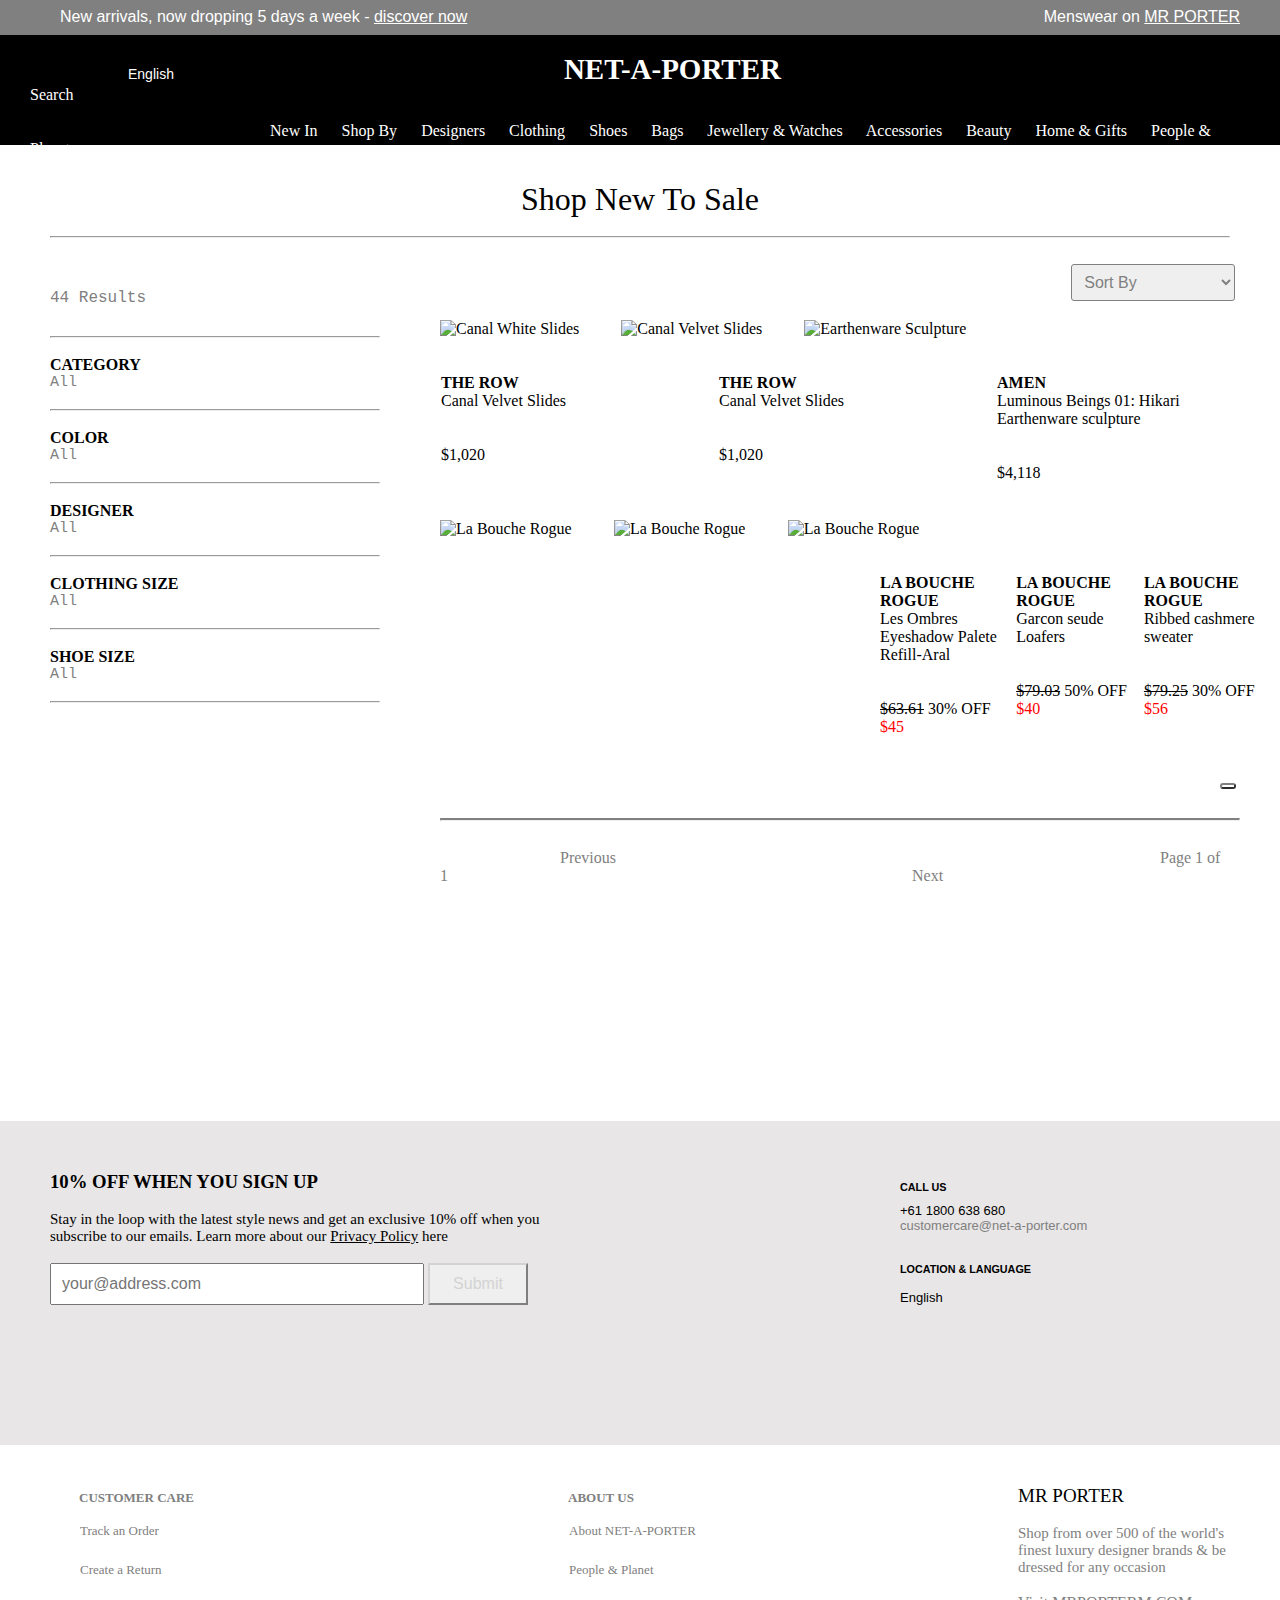
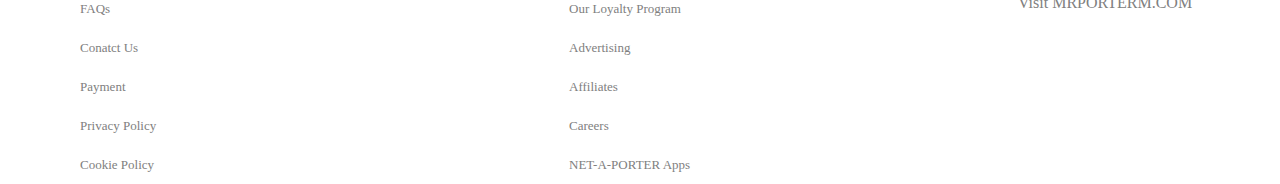
==== html/index.html @ 4d49f939 "Initial Commit" ====
<!DOCTYPE html>
<html lang="en">
<head>
    <meta charset="UTF-8">
    <meta http-equiv="X-UA-Compatible" content="IE=edge">
    <meta name="viewport" content="width=device-width, initial-scale=1.0">
    <!-- Reference Source >> Projects Geek>> HTML Shopping Website Projects -->
    <title>Shop New to Sale | List | NET-A-PORTER</title>
    <link rel="icon" type="image/ico" href="/images/favicon.ico" sizes="16x16">
    <link rel="stylesheet" href="/styles/index.css">
    <link rel="stylesheet" href="https://cdnjs.cloudflare.com/ajax/libs/font-awesome/6.2.0/css/all.min.css" integrity="sha512-xh6O/CkQoPOWDdYTDqeRdPCVd1SpvCA9XXcUnZS2FmJNp1coAFzvtCN9BmamE+4aHK8yyUHUSCcJHgXloTyT2A==" crossorigin="anonymous" referrerpolicy="no-referrer" />
    <link rel="stylesheet" href="https://cdn.jsdelivr.net/npm/bootstrap-icons@1.9.1/font/bootstrap-icons.css" integrity="sha384-xeJqLiuOvjUBq3iGOjvSQSIlwrpqjSHXpduPd6rQpuiM3f5/ijby8pCsnbu5S81n" crossorigin="anonymous">
    <link rel="script" href="C:\Users\win10\Documents\HTML Projects(Pending)\Shopping_Website\scripts\user.jsx">
    <link rel="preconnect" href="https://fonts.googleapis.com"> 
    <link rel="preconnect" href="https://fonts.gstatic.com" crossorigin>
    <link href="https://fonts.googleapis.com/css2?family=Inconsolata:wght@300&display=swap" rel="stylesheet">
<style>
*{
    margin: 0;
}

#d1{
    height:35px;
    width: 100%;
    background-color: gray;
    color: white;
}

#h1{
float: left;
padding: 8px 10px 8px 60px;
font-family:'Lucida Sans', 'Lucida Sans Regular', 'Lucida Grande', 'Lucida Sans Unicode', Geneva, Verdana, sans-serif;
}

#h2{
    float: right;
    padding: 8px 40px 8px 10px;
    font-family:'Lucida Sans', 'Lucida Sans Regular', 'Lucida Grande', 'Lucida Sans Unicode', Geneva, Verdana, sans-serif;
}

header p a{
    color: white;
}

#d2{
    background-color: black;
    padding: 0px 10px  10px 30px;
    height: 100px;
}

.bi-person{
padding: 5px 30px 70px 30px;
}

.bi-person, .bi-globe2{
    font-size: 17px;
}

#d2 button{
    background-color: black;
    border: none;
    color: white;
}

#btn{
  font-size: 14px;  
}


header i,span{
    color: white;
}

#d2 h3{
    color: white; 
    display: inline;
    margin-left: 380px;
    margin-right: 450px;
    font-size: 29px;
    font-family:Cambria, Cochin, Georgia, Times, 'Times New Roman', serif;
}

#d3 a{
    color: white;
    padding-right: 20px;
}

aside{
    width: 330px;
    padding: 40px 0px 400px 50px;
    background-color:white;
    margin-right: 60px;
}

aside h4{
    line-height: normal;
}

#p1{
    font-size: 15px;
    color: grey;
    font-family: 'Courier New', Courier, monospace;
}

.h4{
    display: inline;
}

aside{
float: left;
height: max-content;
}

aside i{
    float: right;
}

aside .b1
{
    background-color: white;
    border: none;
    float: right;
}


.b1:hover{
    cursor: pointer;
}

/* .right{
 margin-top: 90px;   
} */
/* 
.right{
 float: right;   
 display: block;
} */

#s1{
    margin-top: 2%;
    margin-bottom: 0%;
    margin-right: 3.5%;
    float: right;
    border: 1px solid gray;
    border-radius: 3px;
    padding: 8px 8px;
    font-size: medium;
    color: grey;
}

/* main .img1{
    margin-top: 5%;
    margin-right:15px ;
    display: inline-block;
}

#img1{
    margin-top: 1%;
    margin-right: 20px;
    display: inline-block;
} */

.img3{
    margin-top: 3%;
    margin-right: 3%;
}

/* #div1{
display: inline;
width: 5%;
margin-left: 400px;
margin-right: 30px;
} */

/* in order to display items in columns, use items in flexbox container  */

/* display flex helps to display all the items in flex layout */

.flexbox-container{
display: flex;
}

.flex-item1{
    padding: 0%;
    width:24%;
    margin-left:1px;
    margin-right: 9.1%;
    display: inline;
}

.flex-item2, .flex-item3{
    padding: 0%;
    margin-left: 0%;
    margin-right: 9.1%;
    width:24%;
}

.flexbox1{
    display: flex;
    margin-top: 5%;
}

.flexitem1{
    margin-right: 5%;
}

.flexbox-container1{
    display: flex;
}

.flex_item1{
    padding: 0%;
    margin-left: 0%;
    margin-right: 2%;
    width:25%;
}

.flexbox3{
    display:flex;
    background-color: rgb(232, 230, 230);
    padding: 50px;
    height: 90%;
}

.flexitem_1{
    width:500px;
}

#btn2:hover{
    cursor: pointer;
    color: black;
    border-color: black;
}

.bi-youtube .bi-facebook, .bi-twitter, .bi-instagram{
    color: black;
    margin-right: 30px;
}

.flexitem_2{
    margin-left: 350px;
    color:  black;
    font-family:'Lucida Sans', 'Lucida Sans Regular', 'Lucida Grande', 'Lucida Sans Unicode', Geneva, Verdana, sans-serif;
    font-size: 13px;
}

.flexbox4{
    background-color: white;
    display: flex;
    margin: 40px;
}

.flexbox4 ul a,li{
    text-decoration: none;
    list-style-type: none;
    color: grey;
    
}

.flexitem41 li {
font-size: 13px;
padding-left: 0px;
line-height: 3;
}

.li1:hover{
color: black;
}

/* .flexitem41{
    margin-left: 30px;
} */

.flexitem41 p{
    line-height: 2;
    font-size: 13px;
    font-weight:bold;
    margin-left: 39px;
    width:150px;
}

.flexitem42{
    color: grey;
    margin-left: 300px;
}

.flexitem42 p{
    line-height: 2;
    font-size: 13px;
    font-weight: bold;
    margin-left: 39px;
    width:150px;
}

.flexitem42 li{
    font-size: 13px;
    line-height: 3;
}

.flexitem42 li:hover{
    color: black;
}

.flexitem43{
    color: gray;
    margin-left: 300px;
}

footer{
    overflow: hidden;
    overflow-x: scroll;
    overflow-y: scroll;
    height: 100%;
    width: 100%;
}

.form{
display: none;
position: absolute;
background-color: white;
min-width: 100px;
color: black;
z-index: 1;
}

#user:hover .form{
 display:block; 
}

.span1{
cursor: pointer;
text-decoration: none;
color: black;
}

.bag1{
    background-color: blue;
    padding: 20px 10px;
    width: 300px;
    height: 400px;
    visibility: hidden ;
}

</style>
</head>
<body>
    <div>
        <header>
            <div id="d1">
            <p id="h1">New arrivals, now dropping 5 days a week - <a href="https://www.net-a-porter.com/en-au/shop/new-in?cm_sp=homepage-_-auto-_-category-NewArrivals-ServiceRibbon-Default-Global-WebApp-_-13-10-22"> discover now</a></p>
            <p id="h2">Menswear on <a href="https://www.mrporter.com/en-in/"> MR PORTER</a></p>   
            </div>
            
            <div id="d2"> <br>

            <button><i id="user" class="bi bi-person" style="cursor:pointer;"></i></button>
            <div class="form">
                <br> <p style="text-align:center;">MY ACCOUNT</p> <br>
                <hr> <br> <br>
                <form action="">
                    <label for="email">Email Address</label> <br> <input type="email" name="email" id="mail"> <br>
                    <label for="password">Password </label> <br> <input type="password" name="password" id="pwd"> <br> <br>
                    <input type="submit" value="Sign In" style="background-color:black; color:white ;">
                </form> <br>
                <a href="reset" style="color: black;">Forgot Password?</a> <br> <hr> <br>
                <p> <b>Don't have an account?</b> <a href="#register" style="color: black;">Register now</a></p>
            </div>

            <button><i class="bi bi-globe2"></i></button>
            <button id="btn">English</button>
            <h3>NET-A-PORTER</h3>
            <i class="bi bi-search" style="margin-right:10px ;"></i> 
            <span style="margin-right: 20px;">Search</span>
            <i class="bi bi-star" style="margin-right: 20px;"></i>
            
            <!-- <div class="bag"> -->
            <i class="bi bi-bag" style="margin-right:0px;"></i>
            <!-- <div class="bag1">
                <i class="bi bi-bag"></i> <br>
                <h4>Your Shopping Bag is empty</h4> <br>
                <a href="#shop" style="color:gray; padding-bottom: 5px;">Shop  What's New</a>
            </div>
            </div> -->

            <br><br>

            <div id="d3">
            <a  href="https://www.net-a-porter.com/en-au/shop/new-in" class="span1" style="padding-left: 240px;">New In</a>
            <a  href="https://www.net-a-porter.com/en-au/campaigns/shop-by/" class="span1"> Shop By</a>
            <a href="https://www.net-a-porter.com/en-au/shop/azdesigners" class="span1">Designers</a>
            <a href="https://www.net-a-porter.com/en-au/shop/clothing" class="span1">Clothing</a>
            <a href="https://www.net-a-porter.com/en-au/shop/shoes" class="span1">Shoes</a>
            <a href="https://www.net-a-porter.com/en-au/shop/bags" class="span1">Bags</a>
            <a href="https://www.net-a-porter.com/en-au/shop/jewelry-and-watches" class="span1">Jewellery & Watches</a>
            <a href="https://www.net-a-porter.com/en-au/shop/accessories" class="span1">Accessories</a>
            <a href="https://www.net-a-porter.com/en-au/shop/beauty" class="span1">Beauty</a>
            <a href="https://www.net-a-porter.com/en-au/shop/home" class="span1">Home & Gifts</a>
            <a href="https://www.net-a-porter.com/en-au/content/people-and-planet/" class="span1">People & Planet</a>
            </div>

            </div>
        </header>

         <br> <br>
        <h1 style="font-weight: 50; text-align: center;">Shop New To Sale</h1>
        <br> <hr style="color:antiquewhite; margin:0px 50px;">

        <aside>
            <p style="color:gray; font-family: 'Courier New', Courier, monospace; font-weight: 30; line-height: 2.5; "> <b> 44 Results</b></p>
            <br> <hr> <br>
            <h4 class="h4">CATEGORY</h4>
            <button class="b1"><i class="bi bi-chevron-down"></i></button>
            <!-- <select name="category" id="s1">
                <option value="All">All</option>
                <option value="Beauty">Beauty</option>
                <option value="Clothing">Clothing</option>
                <option value="Home">Home</option>
                <option value="Shoes">Shoes</option>
            </select>
 -->
            <!-- <button class="b1"><i class="bi bi-chevron-down"></i></button> -->
            <p id="p1">All</p> <br> <hr> <br>
            <h4 class="h4">COLOR</h4>
            <button class="b1"><i class="bi bi-chevron-down"></i></button>
            <p id="p1">All</p> <br> <hr> <br>
            <h4 class="h4">DESIGNER</h4>
            <button class="b1"><i class="bi bi-chevron-down"></i></button>
            <p id="p1">All</p> <br> <hr> <br>
            <h4 class="h4">CLOTHING SIZE</h4> 
            <button class="b1"><i class="bi bi-chevron-down"></i></button>
            <p id="p1">All</p> <br> <hr> <br>
            <h4 class="h4">SHOE SIZE</h4>
            <button class="b1"><i class="bi bi-chevron-down"></i></button>
            <p id="p1">All</p> <br> <hr> <br>
        </aside>
   
        <main class="right">

            <select name="options" id="s1">
                <option value="sort">Sort By</option>
                <option value="recommend">Recommended</option>
                <option value="new">New In</option>
                <option value="high">Price High to Low</option>
                <option value="low">Price Low to High</option>
            </select> <br>

            <div class="flexbox1">
            <picture class="flexitem1">
            <img class="img1" src="C:\Users\win10\Documents\HTML Projects(Pending)\Shopping_Website\images\Img1.png" alt="Canal White Slides" height="450" width="290">
            <!-- <figcaption style="display:inline ;">
                <br>
                <h4>THE ROW</h4>
                <p>Canal Velvet Slides</p> <br> <br>
                <p>$1,020</p>
            </figcaption> -->
            </picture>
           
            <picture class="flexitem1">
            <img class="img1" src="C:\Users\win10\Documents\HTML Projects(Pending)\Shopping_Website\images\Img2.png" alt="Canal Velvet Slides" height="450" width="290">
            </picture>

            <picture class="flexitem1">
            <img  id="img1" src="C:\Users\win10\Documents\HTML Projects(Pending)\Shopping_Website\images\Img3.png" alt="Earthenware Sculpture" height="450" width="290">
            </picture>

            </div> <br> <br>

            <div class="flexbox-container">
            <div class="flex-item1">
            <h4>THE ROW</h4>
            <p>Canal Velvet Slides</p> <br> <br>
            <p>$1,020</p>
            </div>
            
            <div class="flex-item2">
            <h4>THE ROW</h4>
            <p>Canal Velvet Slides</p> <br> <br>
            <p>$1,020</p>
            </div>

            <div class="flex-item3">
            <h4>AMEN</h4>
            <p>Luminous Beings 01: Hikari Earthenware sculpture</p> <br> <br>
            <p>$4,118</p>
            </div>

            </div>
        
            <img class="img3" src="C:\Users\win10\Documents\HTML Projects(Pending)\Shopping_Website\images\Img4.png" alt="La Bouche Rogue" height="450" width="290">
            <img class="img3" src="C:\Users\win10\Documents\HTML Projects(Pending)\Shopping_Website\images\Img5.png" alt="La Bouche Rogue" height="450" width="290">
            <img class="img3" src="C:\Users\win10\Documents\HTML Projects(Pending)\Shopping_Website\images\Img6.png" alt="La Bouche Rogue" height="450" width="290">
            <br> <br> <br>
            <div class="flexbox-container1">
                <div class="flex_item1" style="margin-left:440px ;">
                <h4>LA BOUCHE ROGUE</h4>
                <p>Les Ombres Eyeshadow Palete Refill-Aral</p> <br> <br>
                <p> <del>$63.61</del> 30% OFF</p>
                <p style="color: red;">$45</p>
                </div>
                
                <div class="flex_item1" style="margin-right: 1%;">
                <h4>LA BOUCHE ROGUE</h4>
                <p>Garcon seude Loafers</p> <br> <br>
                <p> <del>$79.03</del> 50% OFF</p>
                <p style="color: red;">$40</p>
                </div>
    
                <div class="flex_item1">
                <h4>LA BOUCHE ROGUE</h4>
                <p>Ribbed cashmere sweater</p> <br> <br>
                <p> <del>$79.25</del> 30% OFF</p>
                <p style="color: red;">$56</p>
                </div>
            </div> <br> <br>

            <button style="background-color:white; border-radius:90px; cursor:pointer; border-color:gray; margin-left: 780px;" > <i class="bi bi-chevron-bar-up" style="text-align: center; font-size:large;"></i></button>
             <br> <br> <hr style="color:grey; margin: 10px 40px; border-top:solid grey 2px;"> <br>

             <div style="color: gray;">
             <i class="bi bi-chevron-bar-left" style="margin-left: 80px; margin-right:30px ;"></i> <i class="bi bi-chevron-left" style="margin-right:10px"></i> <p style="margin-right: 500px; display: inline;"> Previous</p>
             <p style="display: inline; margin-right: 460px; margin-left: 40px;">Page 1 of 1</p>
             <p style="display:inline;" style="margin-right:20px;">Next</p> <i class="bi bi-chevron-right" style="margin-right: 30px;"></i> <i class="bi bi-chevron-bar-right"></i>
            </div>
        </main> <br> <br>
   
        <footer>
            <div class="flexbox3">
           <div class="flexitem_1">
            <h3>10% OFF WHEN YOU SIGN UP</h3> <br>
            <p style="font-size: 15px;">Stay in the loop with the latest style news and get an exclusive 10% off when you subscribe to our emails. Learn more about our <a href="https://www.net-a-porter.com/en-au/content/help/privacy-policy/" target="_blank" style="color:black">Privacy Policy</a> here</p>
            <br> <form action="">
                <input type="email" placeholder="your@address.com" style="padding:10px; width: 350px; font-size:medium;">
                <button id="btn2" type="submit" style="padding: 10px; width:100px; font-size:medium; cursor: pointer; border-color:lightgrey; color:lightgray">Submit</button>
            </form>
            <br> <br>  <br> <br>
            <div class="socials">
            <a href="https://www.youtube.com/user/netaporter?sub_confirmation=1"> <i class="bi bi-youtube" style="color:black; margin-right: 30px;"></i></a>
            <a href="https://www.facebook.com/netaporter"><i class="bi bi-facebook" style="color: black; margin-right:30px ;"></i></a> 
            <a href="https://twitter.com/NETAPORTER"><i class="bi bi-twitter"></i></a> 
            <a href="https://www.instagram.com/netaporter/"><i class="bi bi-instagram"></i></a>
            </div>
            </div>

           <div class="flexitem_2">
             <h5 style="line-height: 3;"> CALL US</h5> 
             <p>+61 1800 638 680  <li style="display: inline;">customercare@net-a-porter.com</li></p> <br> <br>
             <h5>LOCATION & LANGUAGE</h5> <br>
            <p> English</p>
           </div> 
        </div>

        <div class="flexbox4" style="margin-bottom:0%;">
            <div class="flexitem41">
                <p style="color:grey;"> CUSTOMER CARE</p>
                <ul>
                    <a href="#order"><li class="li1"> Track an Order</li></a>
                    <a href="#return"><li class="li1">Create a Return</li></a>
                    <a href="#FAQ"><li class="li1">FAQs</li></a>
                    <a href="#contact"><li class="li1">Conatct Us</li></a>
                    <a href="#payment"><li class="li1">Payment</li></a>
                    <a href="#privacy"><li class="li1">Privacy Policy</li></a>
                    <a href="#cookies"><li class="li1">Cookie Policy</li></a>
                </ul>
            </div>

            <div class="flexitem42">
                <p>ABOUT US</p>
                <ul>
                    <a href="#about"><li>About NET-A-PORTER</li></a>
                    <a href="#people"><li>People & Planet</li></a>
                    <a href="#loyalty"><li>Our Loyalty Program</li></a>
                    <a href="#ads"><li>Advertising</li></a>
                    <a href="#affiliates"><li>Affiliates</li></a>
                    <a href="#careers"><li>Careers</li></a>
                    <a href="#apps"><li>NET-A-PORTER Apps</li></a>
                </ul>
            </div>

            <div class="flexitem43">
                <p style="font-size: 19px; color: black;">MR PORTER</p> <br>
                <p style="font-size: 15px;">Shop from over 500 of the world's finest luxury designer brands & be dressed for any occasion</p> <br>
                <a href="https://www.mrporter.com/en-au/" style="text-decoration: none; color:gray;">Visit MRPORTERM.COM</a>
            </div>

        </div>

        </footer>
    </div>
    <script>
        // function Click(){
        //  document.getElementById.   
        // };
    </script>
</body>
</html>
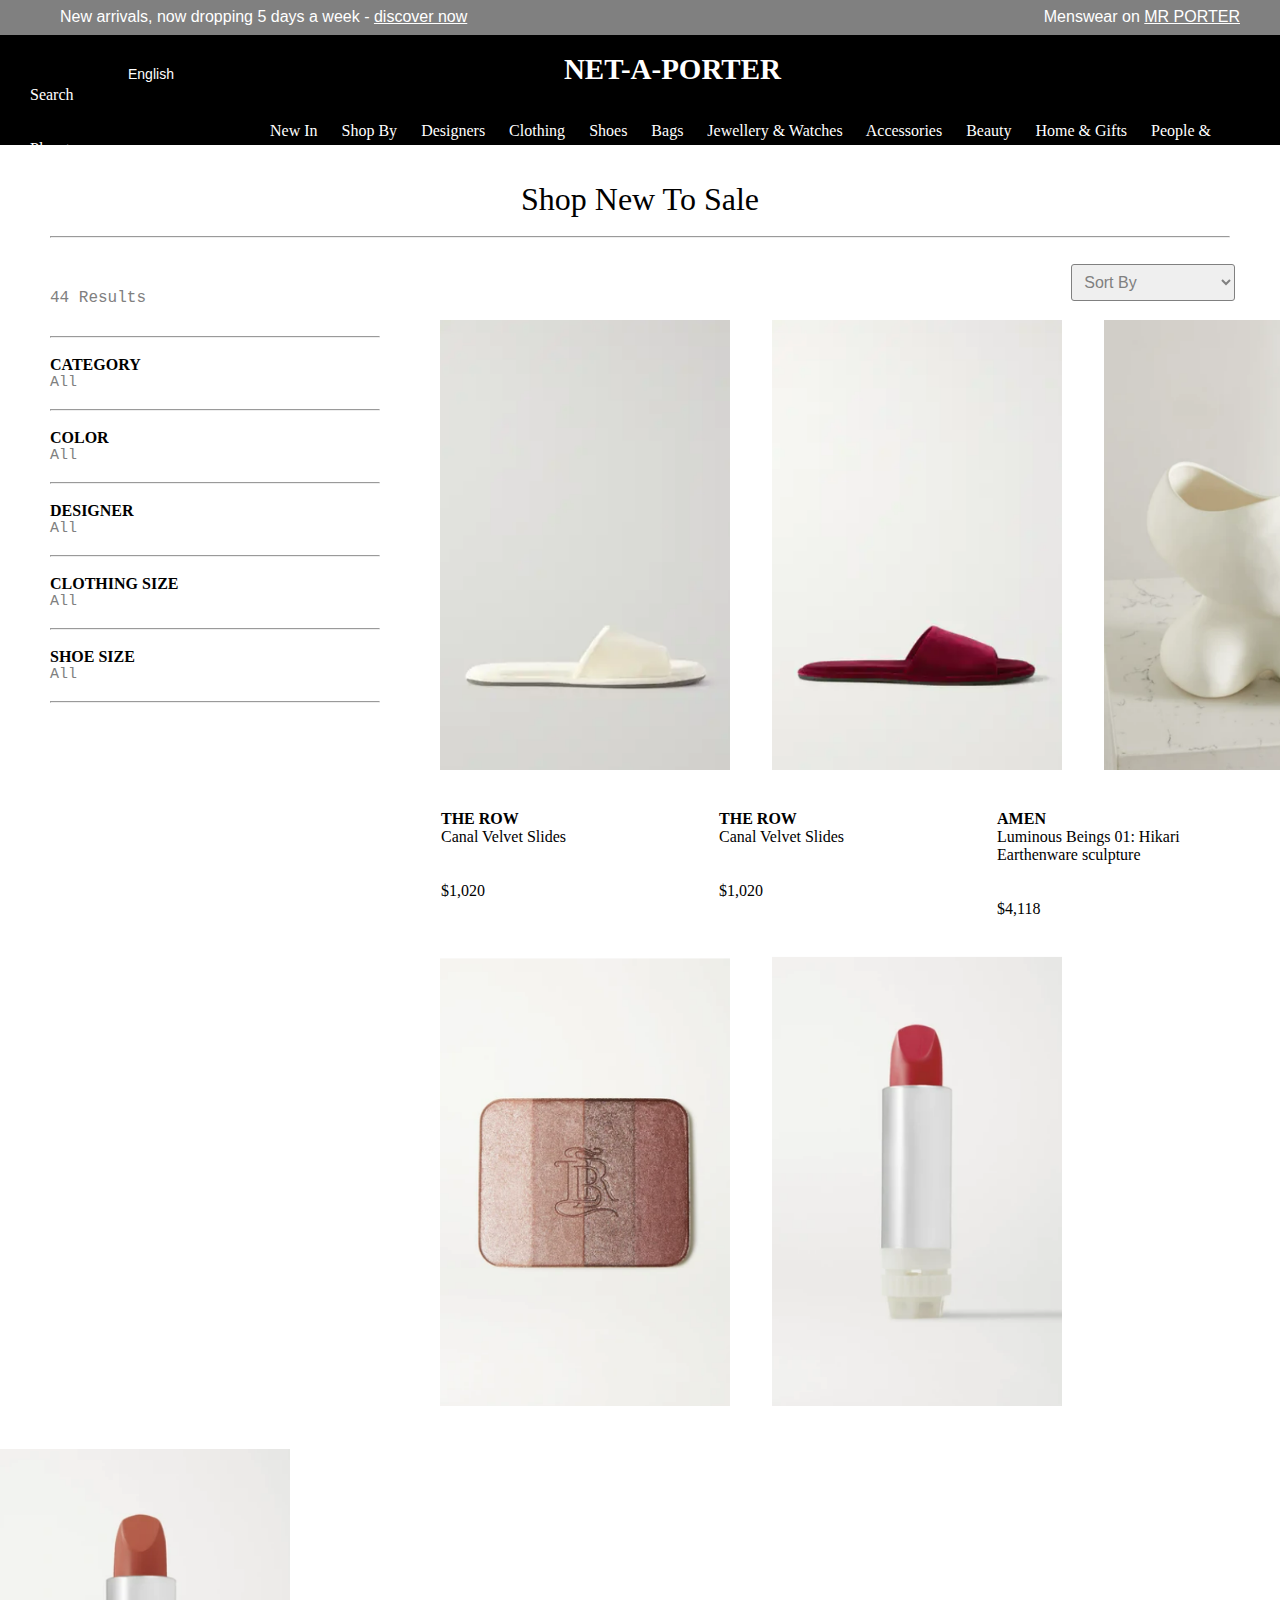
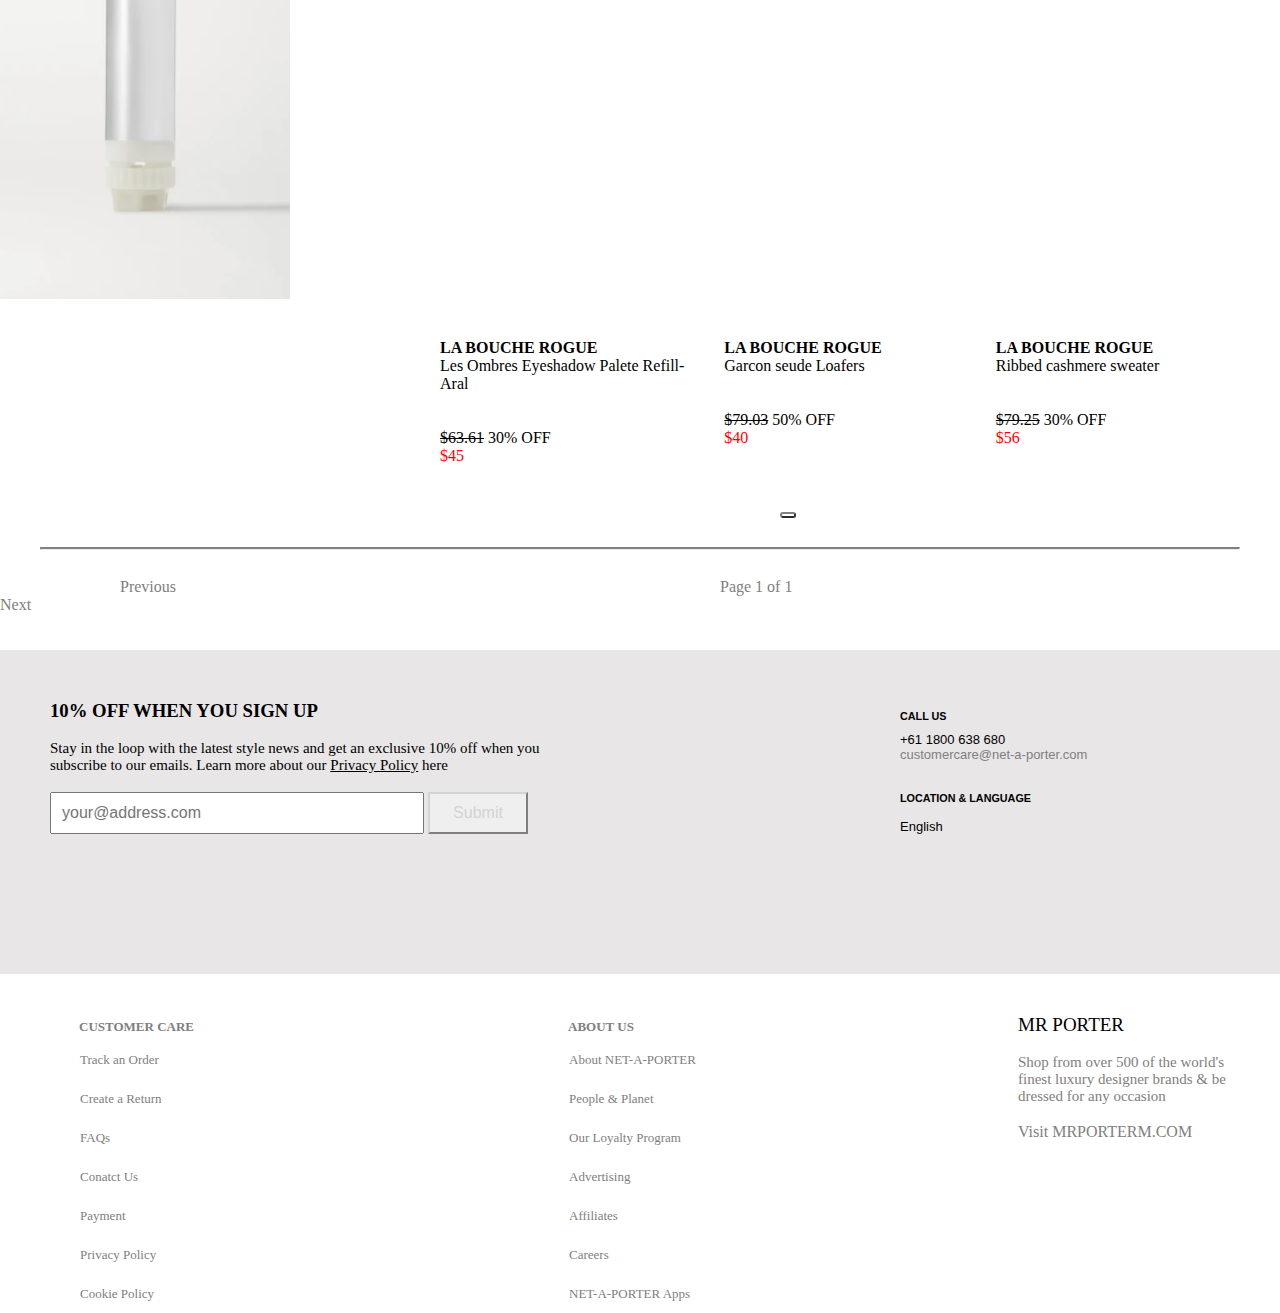
==== commit 0197bbde: "Update index.html" ====
--- a/html/index.html
+++ b/html/index.html
@@ -446,7 +446,7 @@
 
             <div class="flexbox1">
             <picture class="flexitem1">
-            <img class="img1" src="C:\Users\win10\Documents\HTML Projects(Pending)\Shopping_Website\images\Img1.png" alt="Canal White Slides" height="450" width="290">
+            <img class="img1" src="../images/Img1.png" alt="Canal White Slides" height="450" width="290">
             <!-- <figcaption style="display:inline ;">
                 <br>
                 <h4>THE ROW</h4>
@@ -456,11 +456,11 @@
             </picture>
            
             <picture class="flexitem1">
-            <img class="img1" src="C:\Users\win10\Documents\HTML Projects(Pending)\Shopping_Website\images\Img2.png" alt="Canal Velvet Slides" height="450" width="290">
+            <img class="img1" src="../images/Img2.png" alt="Canal Velvet Slides" height="450" width="290">
             </picture>
 
             <picture class="flexitem1">
-            <img  id="img1" src="C:\Users\win10\Documents\HTML Projects(Pending)\Shopping_Website\images\Img3.png" alt="Earthenware Sculpture" height="450" width="290">
+            <img  id="img1" src="../images/Img3.png" alt="Earthenware Sculpture" height="450" width="290">
             </picture>
 
             </div> <br> <br>
@@ -486,9 +486,9 @@
 
             </div>
         
-            <img class="img3" src="C:\Users\win10\Documents\HTML Projects(Pending)\Shopping_Website\images\Img4.png" alt="La Bouche Rogue" height="450" width="290">
-            <img class="img3" src="C:\Users\win10\Documents\HTML Projects(Pending)\Shopping_Website\images\Img5.png" alt="La Bouche Rogue" height="450" width="290">
-            <img class="img3" src="C:\Users\win10\Documents\HTML Projects(Pending)\Shopping_Website\images\Img6.png" alt="La Bouche Rogue" height="450" width="290">
+            <img class="img3" src="../images/Img4.png" alt="La Bouche Rogue" height="450" width="290">
+            <img class="img3" src="../images/Img5.png" alt="La Bouche Rogue" height="450" width="290">
+            <img class="img3" src="../images/Img6.png" alt="La Bouche Rogue" height="450" width="290">
             <br> <br> <br>
             <div class="flexbox-container1">
                 <div class="flex_item1" style="margin-left:440px ;">
@@ -592,4 +592,4 @@
         // };
     </script>
 </body>
-</html>+</html>
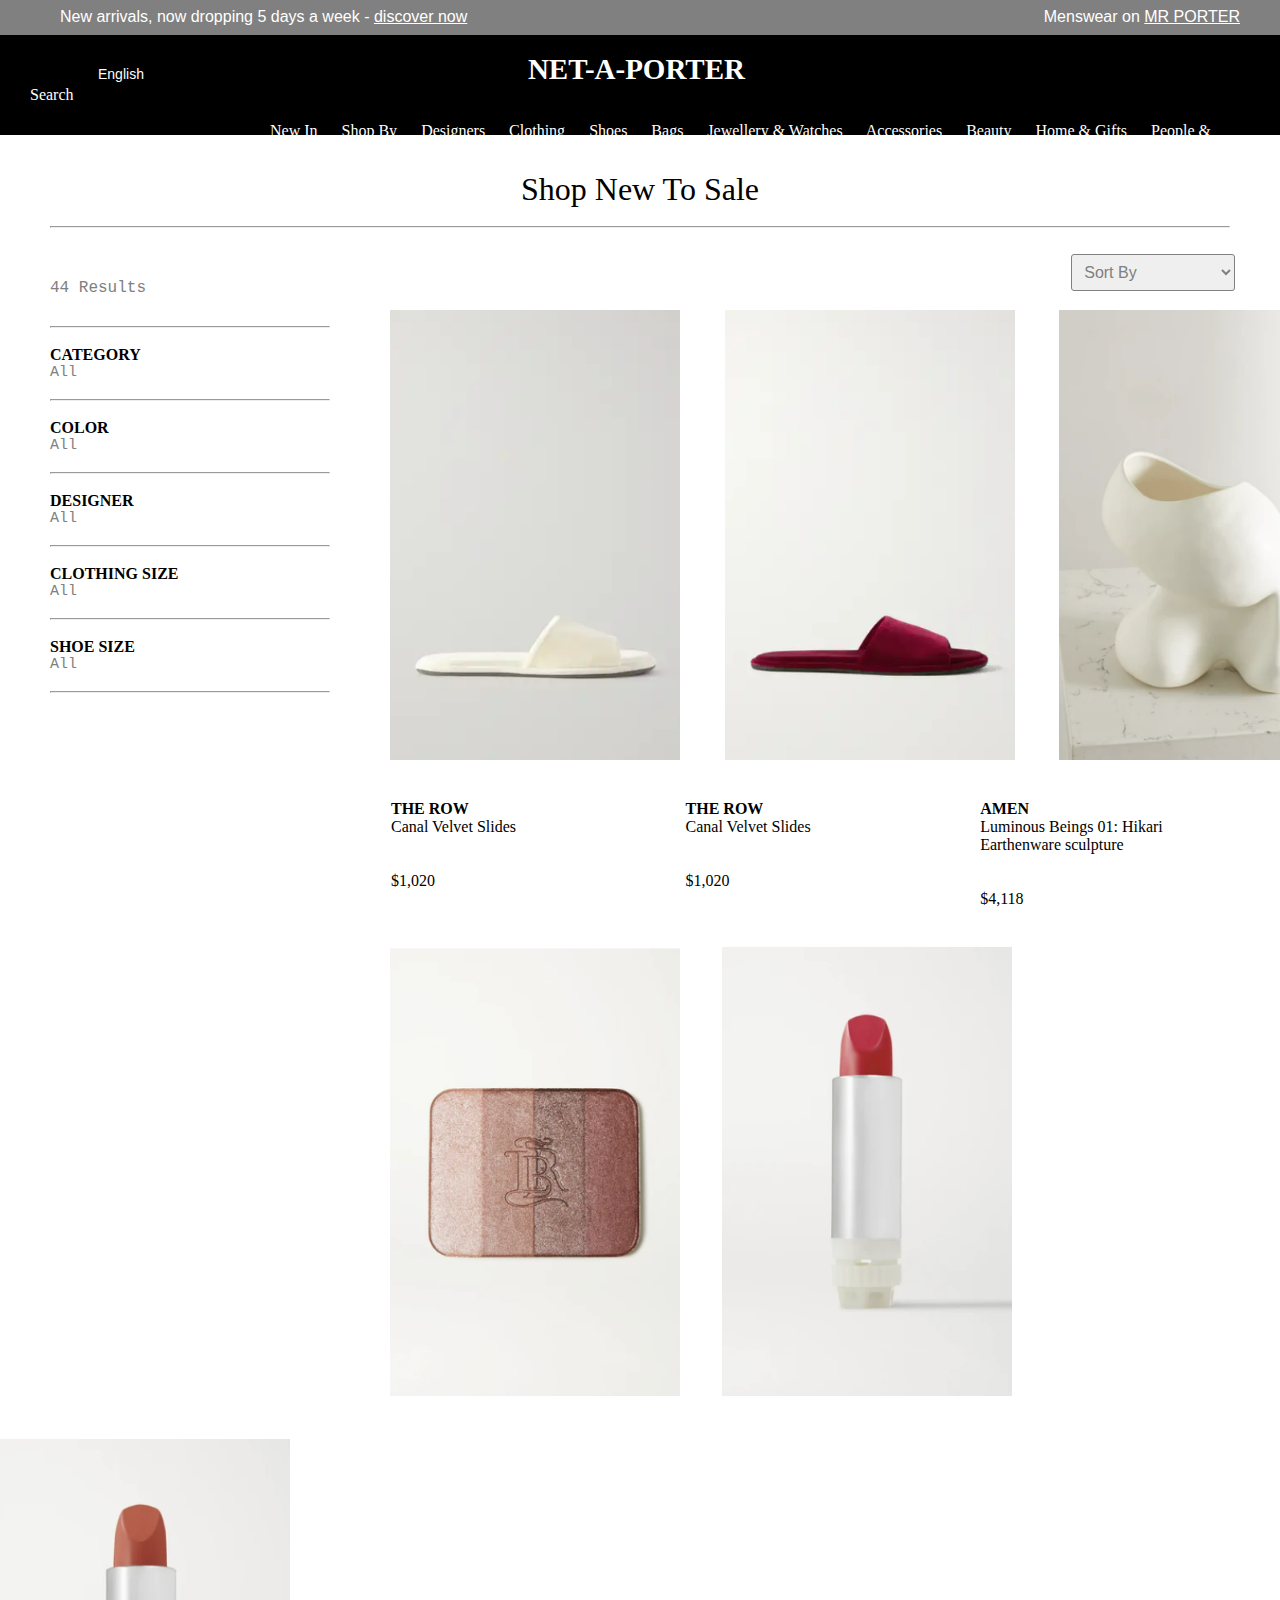
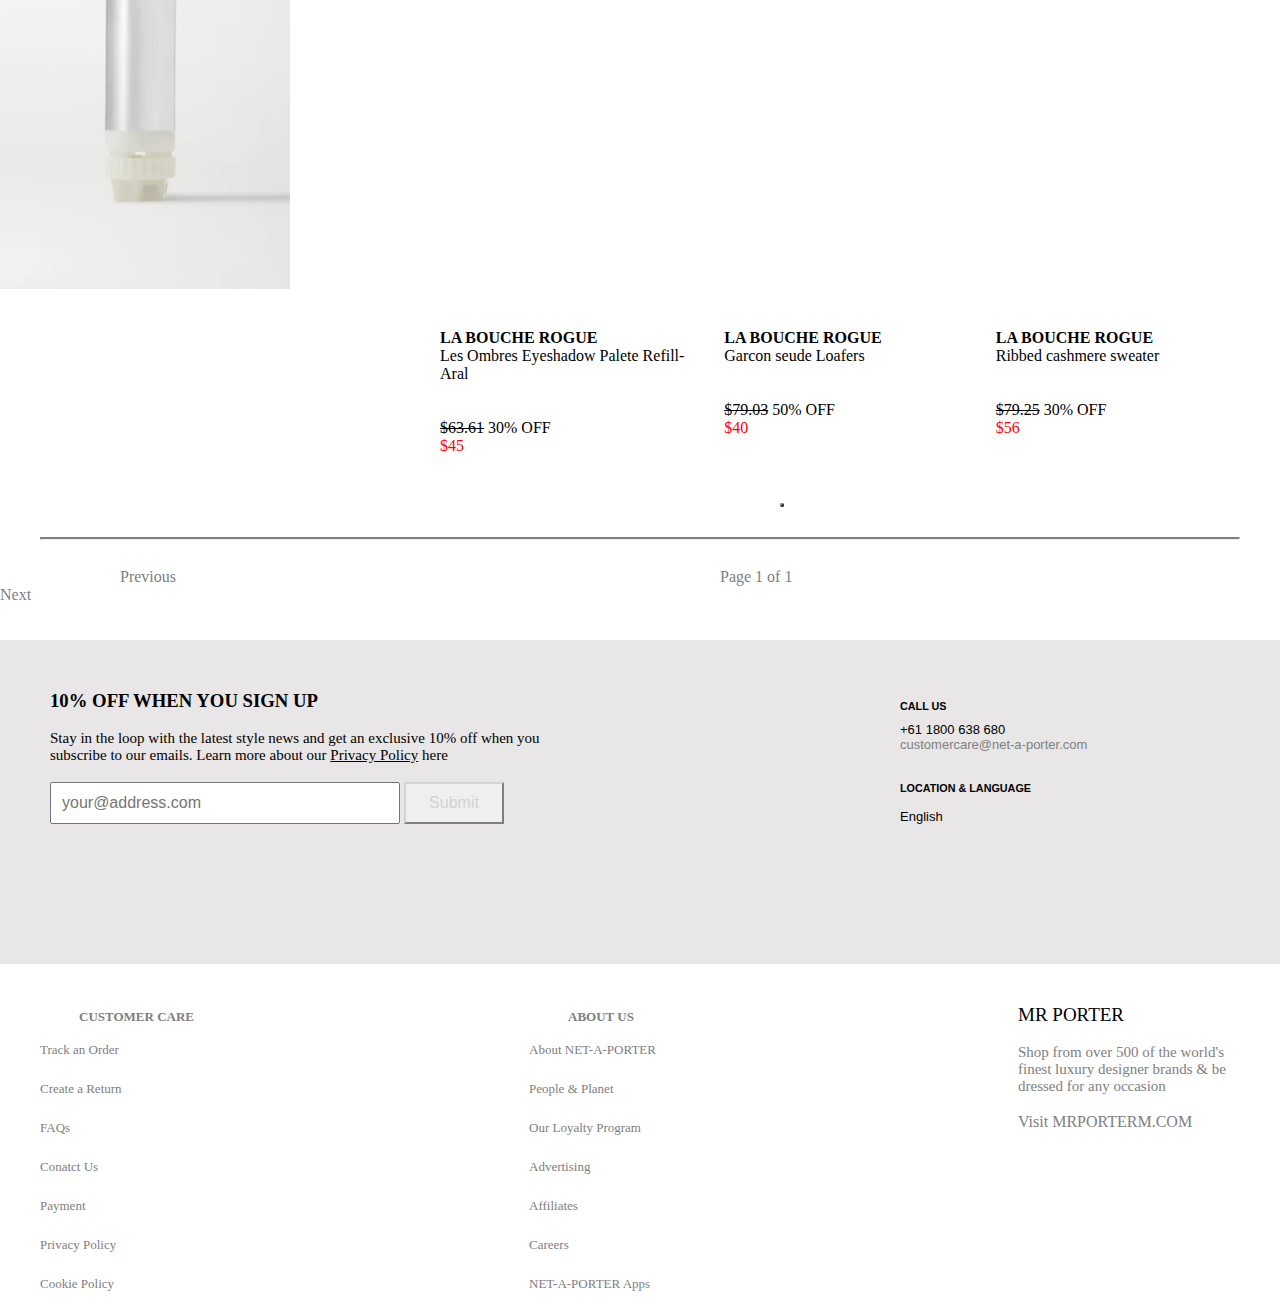
==== commit e9bb06a3: "Update index.html" ====
--- a/html/index.html
+++ b/html/index.html
@@ -6,6 +6,7 @@
     <meta name="viewport" content="width=device-width, initial-scale=1.0">
     <!-- Reference Source >> Projects Geek>> HTML Shopping Website Projects -->
     <title>Shop New to Sale | List | NET-A-PORTER</title>
+    <link rel="stylesheet" href="../styles/index.css">
     <link rel="icon" type="image/ico" href="/images/favicon.ico" sizes="16x16">
     <link rel="stylesheet" href="/styles/index.css">
     <link rel="stylesheet" href="https://cdnjs.cloudflare.com/ajax/libs/font-awesome/6.2.0/css/all.min.css" integrity="sha512-xh6O/CkQoPOWDdYTDqeRdPCVd1SpvCA9XXcUnZS2FmJNp1coAFzvtCN9BmamE+4aHK8yyUHUSCcJHgXloTyT2A==" crossorigin="anonymous" referrerpolicy="no-referrer" />
--- a/styles/index.css
+++ b/styles/index.css
@@ -0,0 +1,327 @@
+*{
+    margin: 0;
+    padding:0;
+    box-sizing:border-box;
+}
+
+#d1{
+    height:35px;
+    width: 100%;
+    background-color: gray;
+    color: white;
+}
+
+#h1{
+float: left;
+padding: 8px 10px 8px 60px;
+font-family:'Lucida Sans', 'Lucida Sans Regular', 'Lucida Grande', 'Lucida Sans Unicode', Geneva, Verdana, sans-serif;
+}
+
+#h2{
+    float: right;
+    padding: 8px 40px 8px 10px;
+    font-family:'Lucida Sans', 'Lucida Sans Regular', 'Lucida Grande', 'Lucida Sans Unicode', Geneva, Verdana, sans-serif;
+}
+
+header p a{
+    color: white;
+}
+
+#d2{
+    background-color: black;
+    padding: 0px 10px  10px 30px;
+    height: 100px;
+}
+
+.bi-person{
+padding: 5px 30px 70px 30px;
+}
+
+.bi-person, .bi-globe2{
+    font-size: 17px;
+}
+
+#d2 button{
+    background-color: black;
+    border: none;
+    color: white;
+}
+
+#btn{
+  font-size: 14px;  
+}
+
+
+header i,span{
+    color: white;
+}
+
+#d2 h3{
+    color: white; 
+    display: inline;
+    margin-left: 380px;
+    margin-right: 450px;
+    font-size: 29px;
+    font-family:Cambria, Cochin, Georgia, Times, 'Times New Roman', serif;
+}
+
+#d3 a{
+    color: white;
+    padding-right: 20px;
+}
+
+aside{
+    width: 330px;
+    padding: 40px 0px 400px 50px;
+    background-color:white;
+    margin-right: 60px;
+}
+
+aside h4{
+    line-height: normal;
+}
+
+#p1{
+    font-size: 15px;
+    color: grey;
+    font-family: 'Courier New', Courier, monospace;
+}
+
+.h4{
+    display: inline;
+}
+
+aside{
+float: left;
+height: max-content;
+}
+
+aside i{
+    float: right;
+}
+
+aside .b1
+{
+    background-color: white;
+    border: none;
+    float: right;
+}
+
+
+.b1:hover{
+    cursor: pointer;
+}
+
+/* .right{
+ margin-top: 90px;   
+} */
+/* 
+.right{
+ float: right;   
+ display: block;
+} */
+
+#s1{
+    margin-top: 2%;
+    margin-bottom: 0%;
+    margin-right: 3.5%;
+    float: right;
+    border: 1px solid gray;
+    border-radius: 3px;
+    padding: 8px 8px;
+    font-size: medium;
+    color: grey;
+}
+
+/* main .img1{
+    margin-top: 5%;
+    margin-right:15px ;
+    display: inline-block;
+}
+
+#img1{
+    margin-top: 1%;
+    margin-right: 20px;
+    display: inline-block;
+} */
+
+.img3{
+    margin-top: 3%;
+    margin-right: 3%;
+}
+
+/* #div1{
+display: inline;
+width: 5%;
+margin-left: 400px;
+margin-right: 30px;
+} */
+
+/* in order to display items in columns, use items in flexbox container  */
+
+/* display flex helps to display all the items in flex layout */
+
+.flexbox-container{
+display: flex;
+}
+
+.flex-item1{
+    padding: 0%;
+    width:24%;
+    margin-left:1px;
+    margin-right: 9.1%;
+    display: inline;
+}
+
+.flex-item2, .flex-item3{
+    padding: 0%;
+    margin-left: 0%;
+    margin-right: 9.1%;
+    width:24%;
+}
+
+.flexbox1{
+    display: flex;
+    margin-top: 5%;
+}
+
+.flexitem1{
+    margin-right: 5%;
+}
+
+.flexbox-container1{
+    display: flex;
+}
+
+.flex_item1{
+    padding: 0%;
+    margin-left: 0%;
+    margin-right: 2%;
+    width:25%;
+}
+
+.flexbox3{
+    display:flex;
+    background-color: rgb(232, 230, 230);
+    padding: 50px;
+    height: 90%;
+}
+
+.flexitem_1{
+    width:500px;
+}
+
+#btn2:hover{
+    cursor: pointer;
+    color: black;
+    border-color: black;
+}
+
+.bi-youtube .bi-facebook, .bi-twitter, .bi-instagram{
+    color: black;
+    margin-right: 30px;
+}
+
+.flexitem_2{
+    margin-left: 350px;
+    color:  black;
+    font-family:'Lucida Sans', 'Lucida Sans Regular', 'Lucida Grande', 'Lucida Sans Unicode', Geneva, Verdana, sans-serif;
+    font-size: 13px;
+}
+
+.flexbox4{
+    background-color: white;
+    display: flex;
+    margin: 40px;
+}
+
+.flexbox4 ul a,li{
+    text-decoration: none;
+    list-style-type: none;
+    color: grey;
+    
+}
+
+.flexitem41 li {
+font-size: 13px;
+padding-left: 0px;
+line-height: 3;
+}
+
+.li1:hover{
+color: black;
+}
+
+/* .flexitem41{
+    margin-left: 30px;
+} */
+
+.flexitem41 p{
+    line-height: 2;
+    font-size: 13px;
+    font-weight:bold;
+    margin-left: 39px;
+    width:150px;
+}
+
+.flexitem42{
+    color: grey;
+    margin-left: 300px;
+}
+
+.flexitem42 p{
+    line-height: 2;
+    font-size: 13px;
+    font-weight: bold;
+    margin-left: 39px;
+    width:150px;
+}
+
+.flexitem42 li{
+    font-size: 13px;
+    line-height: 3;
+}
+
+.flexitem42 li:hover{
+    color: black;
+}
+
+.flexitem43{
+    color: gray;
+    margin-left: 300px;
+}
+
+footer{
+    overflow: hidden;
+    overflow-x: scroll;
+    overflow-y: scroll;
+    height: 100%;
+    width: 100%;
+}
+
+.form{
+display: none;
+position: absolute;
+background-color: white;
+min-width: 100px;
+color: black;
+z-index: 1;
+}
+
+#user:hover .form{
+ display:block; 
+}
+
+.span1{
+cursor: pointer;
+text-decoration: none;
+color: black;
+}
+
+.bag1{
+    background-color: blue;
+    padding: 20px 10px;
+    width: 300px;
+    height: 400px;
+    visibility: hidden ;
+}
--- a/styles/index.css
+++ b/styles/index.css
@@ -0,0 +1,327 @@
+*{
+    margin: 0;
+    padding:0;
+    box-sizing:border-box;
+}
+
+#d1{
+    height:35px;
+    width: 100%;
+    background-color: gray;
+    color: white;
+}
+
+#h1{
+float: left;
+padding: 8px 10px 8px 60px;
+font-family:'Lucida Sans', 'Lucida Sans Regular', 'Lucida Grande', 'Lucida Sans Unicode', Geneva, Verdana, sans-serif;
+}
+
+#h2{
+    float: right;
+    padding: 8px 40px 8px 10px;
+    font-family:'Lucida Sans', 'Lucida Sans Regular', 'Lucida Grande', 'Lucida Sans Unicode', Geneva, Verdana, sans-serif;
+}
+
+header p a{
+    color: white;
+}
+
+#d2{
+    background-color: black;
+    padding: 0px 10px  10px 30px;
+    height: 100px;
+}
+
+.bi-person{
+padding: 5px 30px 70px 30px;
+}
+
+.bi-person, .bi-globe2{
+    font-size: 17px;
+}
+
+#d2 button{
+    background-color: black;
+    border: none;
+    color: white;
+}
+
+#btn{
+  font-size: 14px;  
+}
+
+
+header i,span{
+    color: white;
+}
+
+#d2 h3{
+    color: white; 
+    display: inline;
+    margin-left: 380px;
+    margin-right: 450px;
+    font-size: 29px;
+    font-family:Cambria, Cochin, Georgia, Times, 'Times New Roman', serif;
+}
+
+#d3 a{
+    color: white;
+    padding-right: 20px;
+}
+
+aside{
+    width: 330px;
+    padding: 40px 0px 400px 50px;
+    background-color:white;
+    margin-right: 60px;
+}
+
+aside h4{
+    line-height: normal;
+}
+
+#p1{
+    font-size: 15px;
+    color: grey;
+    font-family: 'Courier New', Courier, monospace;
+}
+
+.h4{
+    display: inline;
+}
+
+aside{
+float: left;
+height: max-content;
+}
+
+aside i{
+    float: right;
+}
+
+aside .b1
+{
+    background-color: white;
+    border: none;
+    float: right;
+}
+
+
+.b1:hover{
+    cursor: pointer;
+}
+
+/* .right{
+ margin-top: 90px;   
+} */
+/* 
+.right{
+ float: right;   
+ display: block;
+} */
+
+#s1{
+    margin-top: 2%;
+    margin-bottom: 0%;
+    margin-right: 3.5%;
+    float: right;
+    border: 1px solid gray;
+    border-radius: 3px;
+    padding: 8px 8px;
+    font-size: medium;
+    color: grey;
+}
+
+/* main .img1{
+    margin-top: 5%;
+    margin-right:15px ;
+    display: inline-block;
+}
+
+#img1{
+    margin-top: 1%;
+    margin-right: 20px;
+    display: inline-block;
+} */
+
+.img3{
+    margin-top: 3%;
+    margin-right: 3%;
+}
+
+/* #div1{
+display: inline;
+width: 5%;
+margin-left: 400px;
+margin-right: 30px;
+} */
+
+/* in order to display items in columns, use items in flexbox container  */
+
+/* display flex helps to display all the items in flex layout */
+
+.flexbox-container{
+display: flex;
+}
+
+.flex-item1{
+    padding: 0%;
+    width:24%;
+    margin-left:1px;
+    margin-right: 9.1%;
+    display: inline;
+}
+
+.flex-item2, .flex-item3{
+    padding: 0%;
+    margin-left: 0%;
+    margin-right: 9.1%;
+    width:24%;
+}
+
+.flexbox1{
+    display: flex;
+    margin-top: 5%;
+}
+
+.flexitem1{
+    margin-right: 5%;
+}
+
+.flexbox-container1{
+    display: flex;
+}
+
+.flex_item1{
+    padding: 0%;
+    margin-left: 0%;
+    margin-right: 2%;
+    width:25%;
+}
+
+.flexbox3{
+    display:flex;
+    background-color: rgb(232, 230, 230);
+    padding: 50px;
+    height: 90%;
+}
+
+.flexitem_1{
+    width:500px;
+}
+
+#btn2:hover{
+    cursor: pointer;
+    color: black;
+    border-color: black;
+}
+
+.bi-youtube .bi-facebook, .bi-twitter, .bi-instagram{
+    color: black;
+    margin-right: 30px;
+}
+
+.flexitem_2{
+    margin-left: 350px;
+    color:  black;
+    font-family:'Lucida Sans', 'Lucida Sans Regular', 'Lucida Grande', 'Lucida Sans Unicode', Geneva, Verdana, sans-serif;
+    font-size: 13px;
+}
+
+.flexbox4{
+    background-color: white;
+    display: flex;
+    margin: 40px;
+}
+
+.flexbox4 ul a,li{
+    text-decoration: none;
+    list-style-type: none;
+    color: grey;
+    
+}
+
+.flexitem41 li {
+font-size: 13px;
+padding-left: 0px;
+line-height: 3;
+}
+
+.li1:hover{
+color: black;
+}
+
+/* .flexitem41{
+    margin-left: 30px;
+} */
+
+.flexitem41 p{
+    line-height: 2;
+    font-size: 13px;
+    font-weight:bold;
+    margin-left: 39px;
+    width:150px;
+}
+
+.flexitem42{
+    color: grey;
+    margin-left: 300px;
+}
+
+.flexitem42 p{
+    line-height: 2;
+    font-size: 13px;
+    font-weight: bold;
+    margin-left: 39px;
+    width:150px;
+}
+
+.flexitem42 li{
+    font-size: 13px;
+    line-height: 3;
+}
+
+.flexitem42 li:hover{
+    color: black;
+}
+
+.flexitem43{
+    color: gray;
+    margin-left: 300px;
+}
+
+footer{
+    overflow: hidden;
+    overflow-x: scroll;
+    overflow-y: scroll;
+    height: 100%;
+    width: 100%;
+}
+
+.form{
+display: none;
+position: absolute;
+background-color: white;
+min-width: 100px;
+color: black;
+z-index: 1;
+}
+
+#user:hover .form{
+ display:block; 
+}
+
+.span1{
+cursor: pointer;
+text-decoration: none;
+color: black;
+}
+
+.bag1{
+    background-color: blue;
+    padding: 20px 10px;
+    width: 300px;
+    height: 400px;
+    visibility: hidden ;
+}
